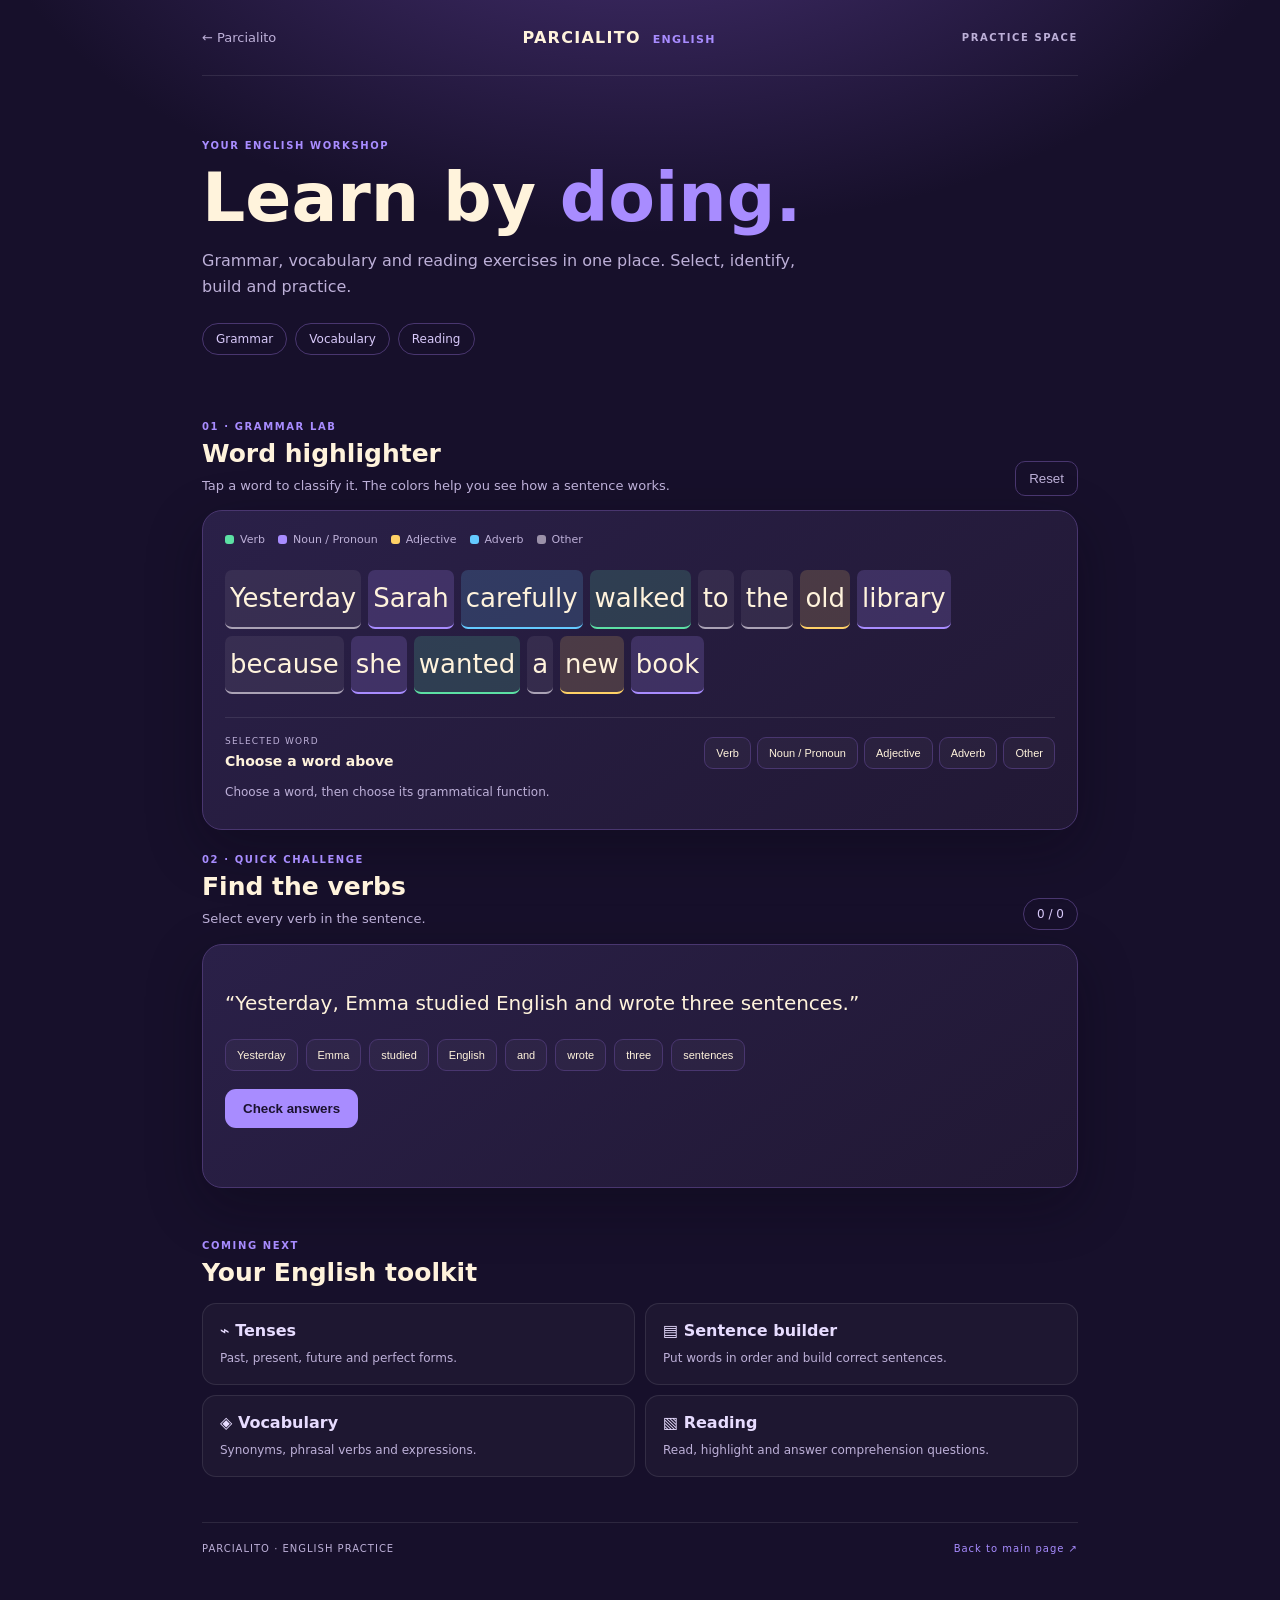
==== english/index.html @ 30175772 "Add standalone English practice page" ====
<!doctype html>
<html lang="en">
<head>
<meta charset="utf-8"><meta name="viewport" content="width=device-width,initial-scale=1,viewport-fit=cover">
<meta name="theme-color" content="#17102b"><title>English Practice | Parcialito</title>
<link rel="stylesheet" href="styles.css?v=1">
</head>
<body>
<div class="shell">
<header class="top"><a class="back" href="../">← Parcialito</a><div class="brand">PARCIALITO <span>ENGLISH</span></div><span class="level">PRACTICE SPACE</span></header>
<main>
<section class="hero"><div class="eyebrow">YOUR ENGLISH WORKSHOP</div><h1>Learn by <em>doing.</em></h1><p>Grammar, vocabulary and reading exercises in one place. Select, identify, build and practice.</p><div class="hero-tags"><span>Grammar</span><span>Vocabulary</span><span>Reading</span></div></section>
<section class="section-head"><div><div class="eyebrow">01 · GRAMMAR LAB</div><h2>Word highlighter</h2><p>Tap a word to classify it. The colors help you see how a sentence works.</p></div><button id="reset" class="quiet">Reset</button></section>
<section class="panel"><div class="legend"><span><i class="verb"></i> Verb</span><span><i class="noun"></i> Noun / Pronoun</span><span><i class="adj"></i> Adjective</span><span><i class="adv"></i> Adverb</span><span><i class="other"></i> Other</span></div><div class="sentence" id="sentence"></div><div class="classify"><div><small>SELECTED WORD</small><strong id="selected">Choose a word above</strong></div><div class="choices" id="choices"><button data-kind="verb">Verb</button><button data-kind="noun">Noun / Pronoun</button><button data-kind="adj">Adjective</button><button data-kind="adv">Adverb</button><button data-kind="other">Other</button></div></div><div class="feedback" id="feedback" aria-live="polite">Choose a word, then choose its grammatical function.</div></section>
<section class="section-head"><div><div class="eyebrow">02 · QUICK CHALLENGE</div><h2>Find the verbs</h2><p>Select every verb in the sentence.</p></div><div class="counter" id="score">0 / 0</div></section>
<section class="panel challenge"><p class="prompt">“Yesterday, Emma studied English and wrote three sentences.”</p><div id="verb-options" class="word-options"></div><button id="check" class="primary">Check answers</button><div id="quiz-feedback" class="feedback" aria-live="polite"></div></section>
<section class="coming"><div class="eyebrow">COMING NEXT</div><h2>Your English toolkit</h2><div class="tiles"><article><b>⌁ Tenses</b><span>Past, present, future and perfect forms.</span></article><article><b>▤ Sentence builder</b><span>Put words in order and build correct sentences.</span></article><article><b>◈ Vocabulary</b><span>Synonyms, phrasal verbs and expressions.</span></article><article><b>▧ Reading</b><span>Read, highlight and answer comprehension questions.</span></article></div></section>
<footer>PARCIALITO · ENGLISH PRACTICE <a href="../">Back to main page ↗</a></footer>
</main></div><script src="app.js?v=1"></script></body></html>
---- english/styles.css ----
:root{--bg:#17102b;--panel:#241a40;--line:#49366f;--cream:#fff3dc;--muted:#bdb0d8;--purple:#a88cff;--green:#5ce0a4;--blue:#64caff;--yellow:#ffd166;--pink:#ff82b2;--font:Inter,system-ui,sans-serif}*{box-sizing:border-box}body{margin:0;background:radial-gradient(60rem 35rem at 50% -10rem,#493276,transparent 70%),var(--bg);color:var(--cream);font-family:var(--font);min-height:100vh}.shell{max-width:920px;margin:auto;padding:0 22px}.top{height:76px;display:flex;align-items:center;justify-content:space-between;border-bottom:1px solid #ffffff18;gap:12px}.back{color:var(--muted);text-decoration:none;font-size:13px}.brand{font-weight:900;letter-spacing:.08em}.brand span{color:var(--purple);font-size:11px;margin-left:5px}.level,.eyebrow{font-size:10px;letter-spacing:.16em;color:var(--purple);font-weight:800}.level{color:var(--muted)}main{padding-bottom:35px}.hero{padding:64px 0 42px}.hero h1{font-size:clamp(42px,8vw,68px);line-height:1;margin:13px 0}.hero h1 em{color:var(--purple);font-style:normal}.hero p,.section-head p{color:var(--muted);line-height:1.65;max-width:610px}.hero-tags{display:flex;gap:8px;flex-wrap:wrap;margin-top:22px}.hero-tags span,.counter{border:1px solid var(--line);border-radius:99px;padding:8px 13px;color:#d8c9fa;font-size:12px}.section-head{display:flex;justify-content:space-between;align-items:end;gap:15px;margin:24px 0 14px}.section-head h2,.coming h2{font-size:25px;margin:7px 0}.section-head p{margin:0;font-size:13px}.quiet{background:none;border:1px solid var(--line);color:var(--muted);padding:9px 13px;border-radius:10px}.panel{background:linear-gradient(145deg,#2a2048,#211834);border:1px solid var(--line);border-radius:20px;padding:22px;box-shadow:0 18px 55px #09051155}.legend{display:flex;gap:13px;flex-wrap:wrap;color:var(--muted);font-size:11px;margin-bottom:24px}.legend span{display:flex;align-items:center;gap:6px}.legend i{width:9px;height:9px;border-radius:3px}.verb{background:var(--green)}.noun{background:var(--purple)}.adj{background:var(--yellow)}.adv{background:var(--blue)}.other{background:#9b91a9}.sentence{font-size:clamp(19px,3vw,26px);line-height:2.1;display:flex;gap:7px;flex-wrap:wrap}.word{border:0;border-bottom:2px solid transparent;background:#ffffff0a;color:var(--cream);font:inherit;padding:1px 5px;border-radius:7px;cursor:pointer}.word.selected{outline:2px solid white}.word[data-kind=verb]{background:#5ce0a42b;border-color:var(--green)}.word[data-kind=noun]{background:#a88cff30;border-color:var(--purple)}.word[data-kind=adj]{background:#ffd1662b;border-color:var(--yellow)}.word[data-kind=adv]{background:#64caff2b;border-color:var(--blue)}.word[data-kind=other]{background:#aaa2b51c;border-color:#aaa2b5}.classify{display:flex;justify-content:space-between;align-items:center;gap:15px;border-top:1px solid #ffffff18;margin-top:23px;padding-top:18px}.classify small{display:block;color:var(--muted);font-size:9px;letter-spacing:.13em;margin-bottom:5px}.classify strong{font-size:14px}.choices{display:flex;gap:6px;flex-wrap:wrap;justify-content:end}.choices button,.word-options button{border:1px solid var(--line);background:#ffffff08;color:var(--cream);padding:9px 11px;border-radius:9px;font-size:11px;cursor:pointer}.choices button:hover,.word-options button:hover{border-color:var(--purple)}.feedback{min-height:22px;color:var(--muted);font-size:12px;margin-top:15px}.challenge .prompt{font-size:20px;line-height:1.6}.word-options{display:flex;gap:8px;flex-wrap:wrap;margin:18px 0}.word-options button.active{background:#a88cff35;border-color:var(--purple)}.word-options button.correct{background:#5ce0a42b;border-color:var(--green)}.word-options button.wrong{background:#ff82b22b;border-color:var(--pink)}.primary{background:var(--purple);color:#1b1230;border:0;border-radius:11px;padding:12px 18px;font-weight:800;cursor:pointer}.coming{margin-top:52px}.tiles{display:grid;grid-template-columns:repeat(2,1fr);gap:10px;margin-top:16px}.tiles article{background:#ffffff08;border:1px solid #ffffff18;border-radius:14px;padding:17px;display:grid;gap:9px}.tiles b{color:#e7dcff}.tiles span{font-size:12px;color:var(--muted);line-height:1.5}footer{border-top:1px solid #ffffff18;margin-top:45px;padding:20px 0;color:var(--muted);font-size:10px;letter-spacing:.1em;display:flex;justify-content:space-between;gap:12px}footer a{color:var(--purple);text-decoration:none}@media(max-width:600px){.shell{padding:0 15px}.top{height:64px}.level{display:none}.hero{padding:48px 0 28px}.panel{padding:16px}.classify{align-items:flex-start;flex-direction:column}.choices{justify-content:start}.tiles{grid-template-columns:1fr}.section-head h2{font-size:22px}}@media(prefers-reduced-motion:reduce){*{scroll-behavior:auto!important;transition:none!important}}
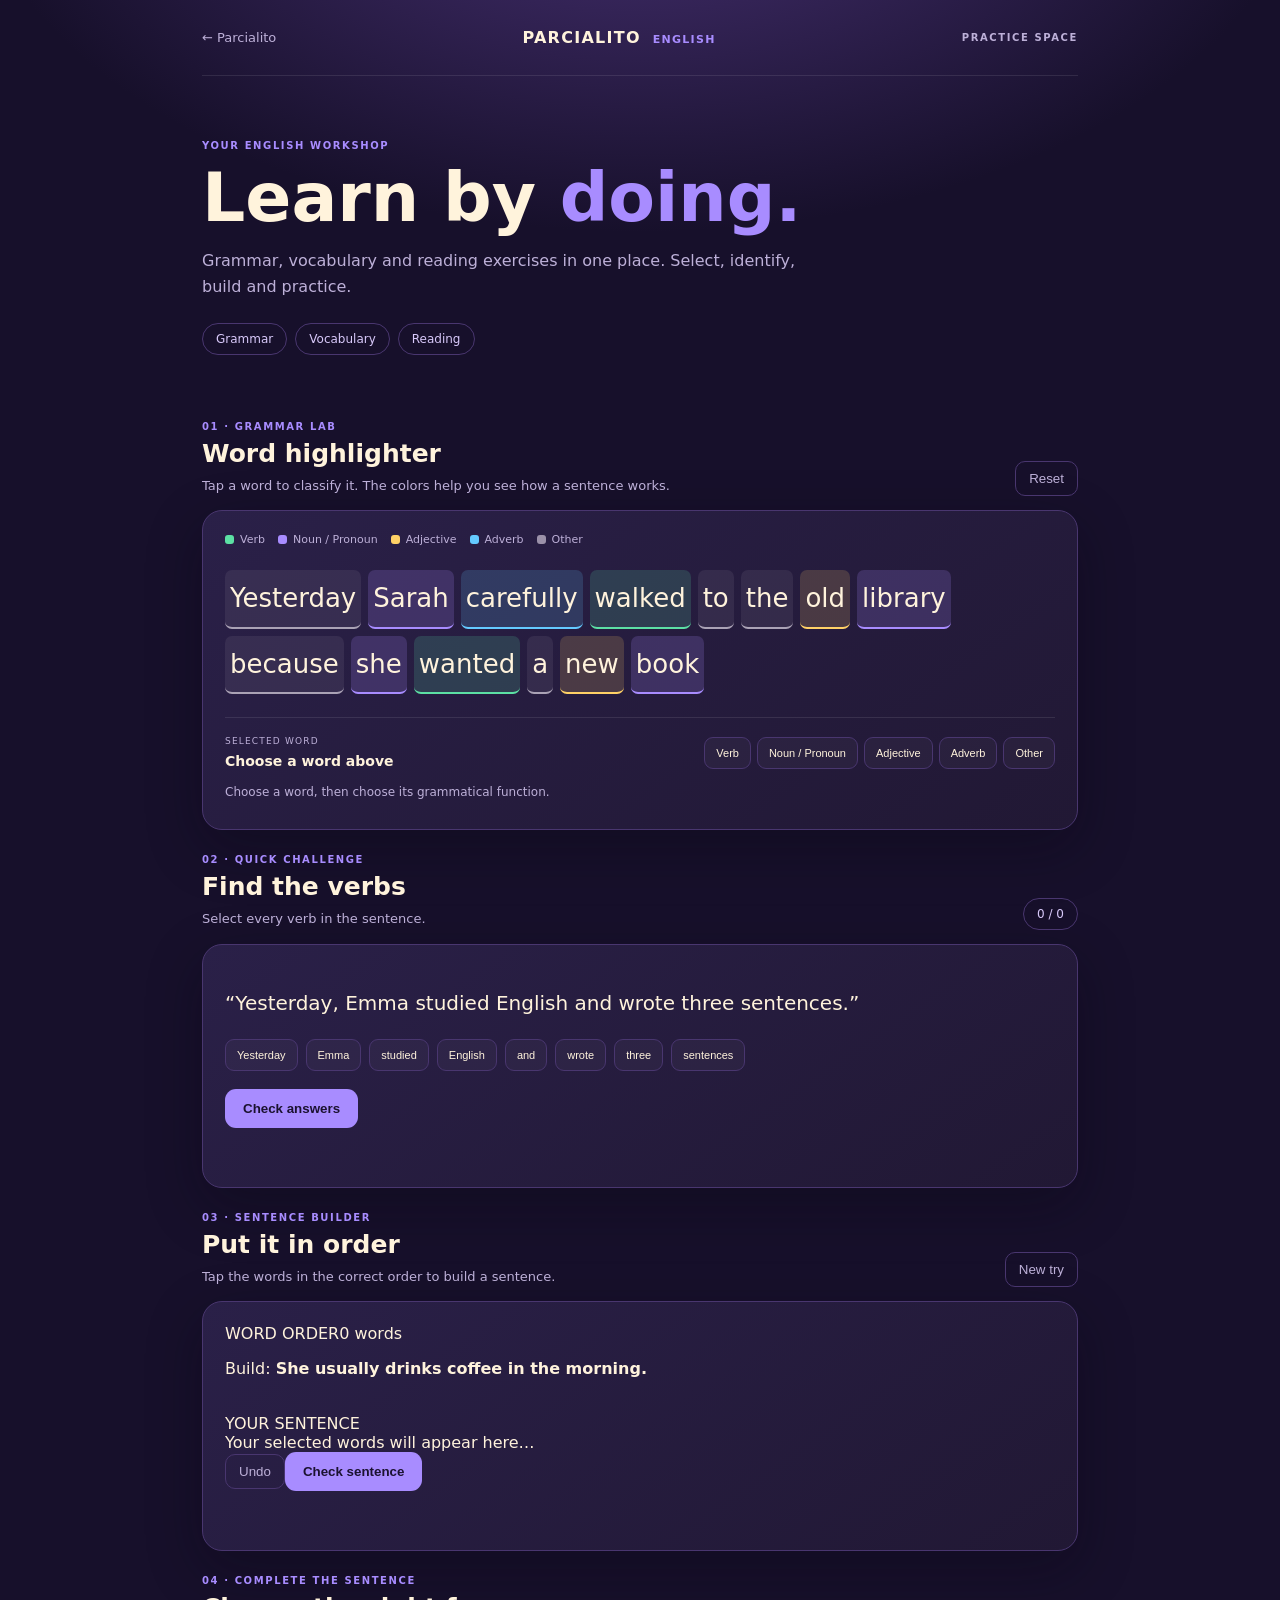
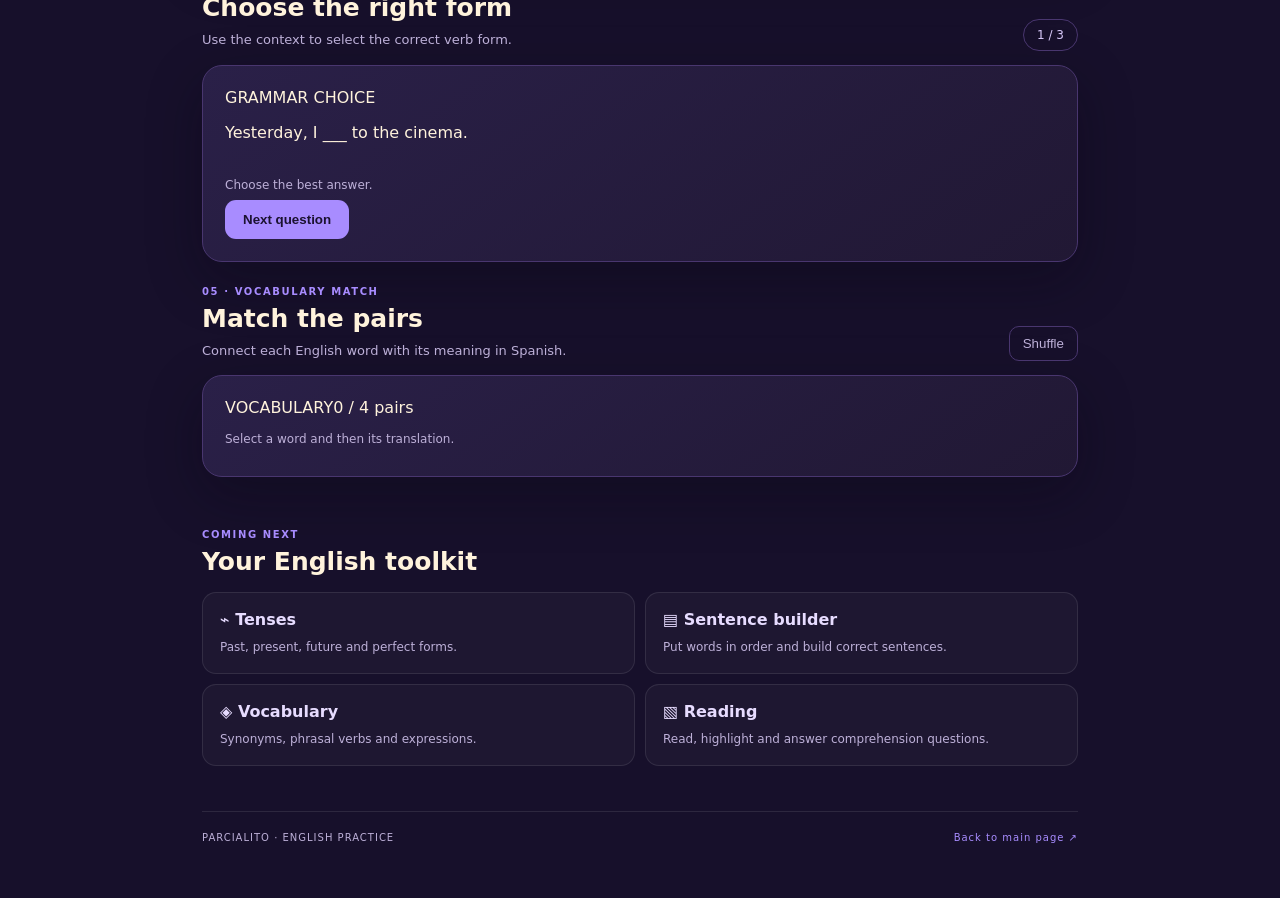
==== commit 80af1142: "Add more English practice games" ====
--- a/english/index.html
+++ b/english/index.html
@@ -3,7 +3,7 @@
 <head>
 <meta charset="utf-8"><meta name="viewport" content="width=device-width,initial-scale=1,viewport-fit=cover">
 <meta name="theme-color" content="#17102b"><title>English Practice | Parcialito</title>
-<link rel="stylesheet" href="styles.css?v=1">
+<link rel="stylesheet" href="styles.css?v=2">
 </head>
 <body>
 <div class="shell">
@@ -14,6 +14,13 @@
 <section class="panel"><div class="legend"><span><i class="verb"></i> Verb</span><span><i class="noun"></i> Noun / Pronoun</span><span><i class="adj"></i> Adjective</span><span><i class="adv"></i> Adverb</span><span><i class="other"></i> Other</span></div><div class="sentence" id="sentence"></div><div class="classify"><div><small>SELECTED WORD</small><strong id="selected">Choose a word above</strong></div><div class="choices" id="choices"><button data-kind="verb">Verb</button><button data-kind="noun">Noun / Pronoun</button><button data-kind="adj">Adjective</button><button data-kind="adv">Adverb</button><button data-kind="other">Other</button></div></div><div class="feedback" id="feedback" aria-live="polite">Choose a word, then choose its grammatical function.</div></section>
 <section class="section-head"><div><div class="eyebrow">02 · QUICK CHALLENGE</div><h2>Find the verbs</h2><p>Select every verb in the sentence.</p></div><div class="counter" id="score">0 / 0</div></section>
 <section class="panel challenge"><p class="prompt">“Yesterday, Emma studied English and wrote three sentences.”</p><div id="verb-options" class="word-options"></div><button id="check" class="primary">Check answers</button><div id="quiz-feedback" class="feedback" aria-live="polite"></div></section>
+
+<section class="section-head"><div><div class="eyebrow">03 · SENTENCE BUILDER</div><h2>Put it in order</h2><p>Tap the words in the correct order to build a sentence.</p></div><button id="order-reset" class="quiet">New try</button></section>
+<section class="panel game-panel"><div class="game-meta"><span class="game-tag">WORD ORDER</span><span id="order-progress">0 words</span></div><p class="prompt">Build: <strong id="order-meaning">She usually drinks coffee in the morning.</strong></p><div id="order-bank" class="word-options"></div><div class="answer-label">YOUR SENTENCE</div><div id="order-answer" class="answer-tray">Your selected words will appear here…</div><div class="game-actions"><button id="order-undo" class="quiet">Undo</button><button id="order-check" class="primary">Check sentence</button></div><div id="order-feedback" class="feedback" aria-live="polite"></div></section>
+<section class="section-head"><div><div class="eyebrow">04 · COMPLETE THE SENTENCE</div><h2>Choose the right form</h2><p>Use the context to select the correct verb form.</p></div><div class="counter" id="tense-count">1 / 3</div></section>
+<section class="panel game-panel"><span class="game-tag">GRAMMAR CHOICE</span><p class="prompt" id="tense-question">Yesterday, I ___ to the cinema.</p><div id="tense-options" class="word-options"></div><div id="tense-feedback" class="feedback" aria-live="polite">Choose the best answer.</div><button id="tense-next" class="primary" disabled>Next question</button></section>
+<section class="section-head"><div><div class="eyebrow">05 · VOCABULARY MATCH</div><h2>Match the pairs</h2><p>Connect each English word with its meaning in Spanish.</p></div><button id="match-reset" class="quiet">Shuffle</button></section>
+<section class="panel game-panel"><div class="game-meta"><span class="game-tag">VOCABULARY</span><span id="match-progress">0 / 4 pairs</span></div><div class="match-grid"><div id="match-words" class="match-column"></div><div id="match-meanings" class="match-column"></div></div><div id="match-feedback" class="feedback" aria-live="polite">Select a word and then its translation.</div></section>
 <section class="coming"><div class="eyebrow">COMING NEXT</div><h2>Your English toolkit</h2><div class="tiles"><article><b>⌁ Tenses</b><span>Past, present, future and perfect forms.</span></article><article><b>▤ Sentence builder</b><span>Put words in order and build correct sentences.</span></article><article><b>◈ Vocabulary</b><span>Synonyms, phrasal verbs and expressions.</span></article><article><b>▧ Reading</b><span>Read, highlight and answer comprehension questions.</span></article></div></section>
 <footer>PARCIALITO · ENGLISH PRACTICE <a href="../">Back to main page ↗</a></footer>
-</main></div><script src="app.js?v=1"></script></body></html>+</main></div><script src="app.js?v=2"></script></body></html>
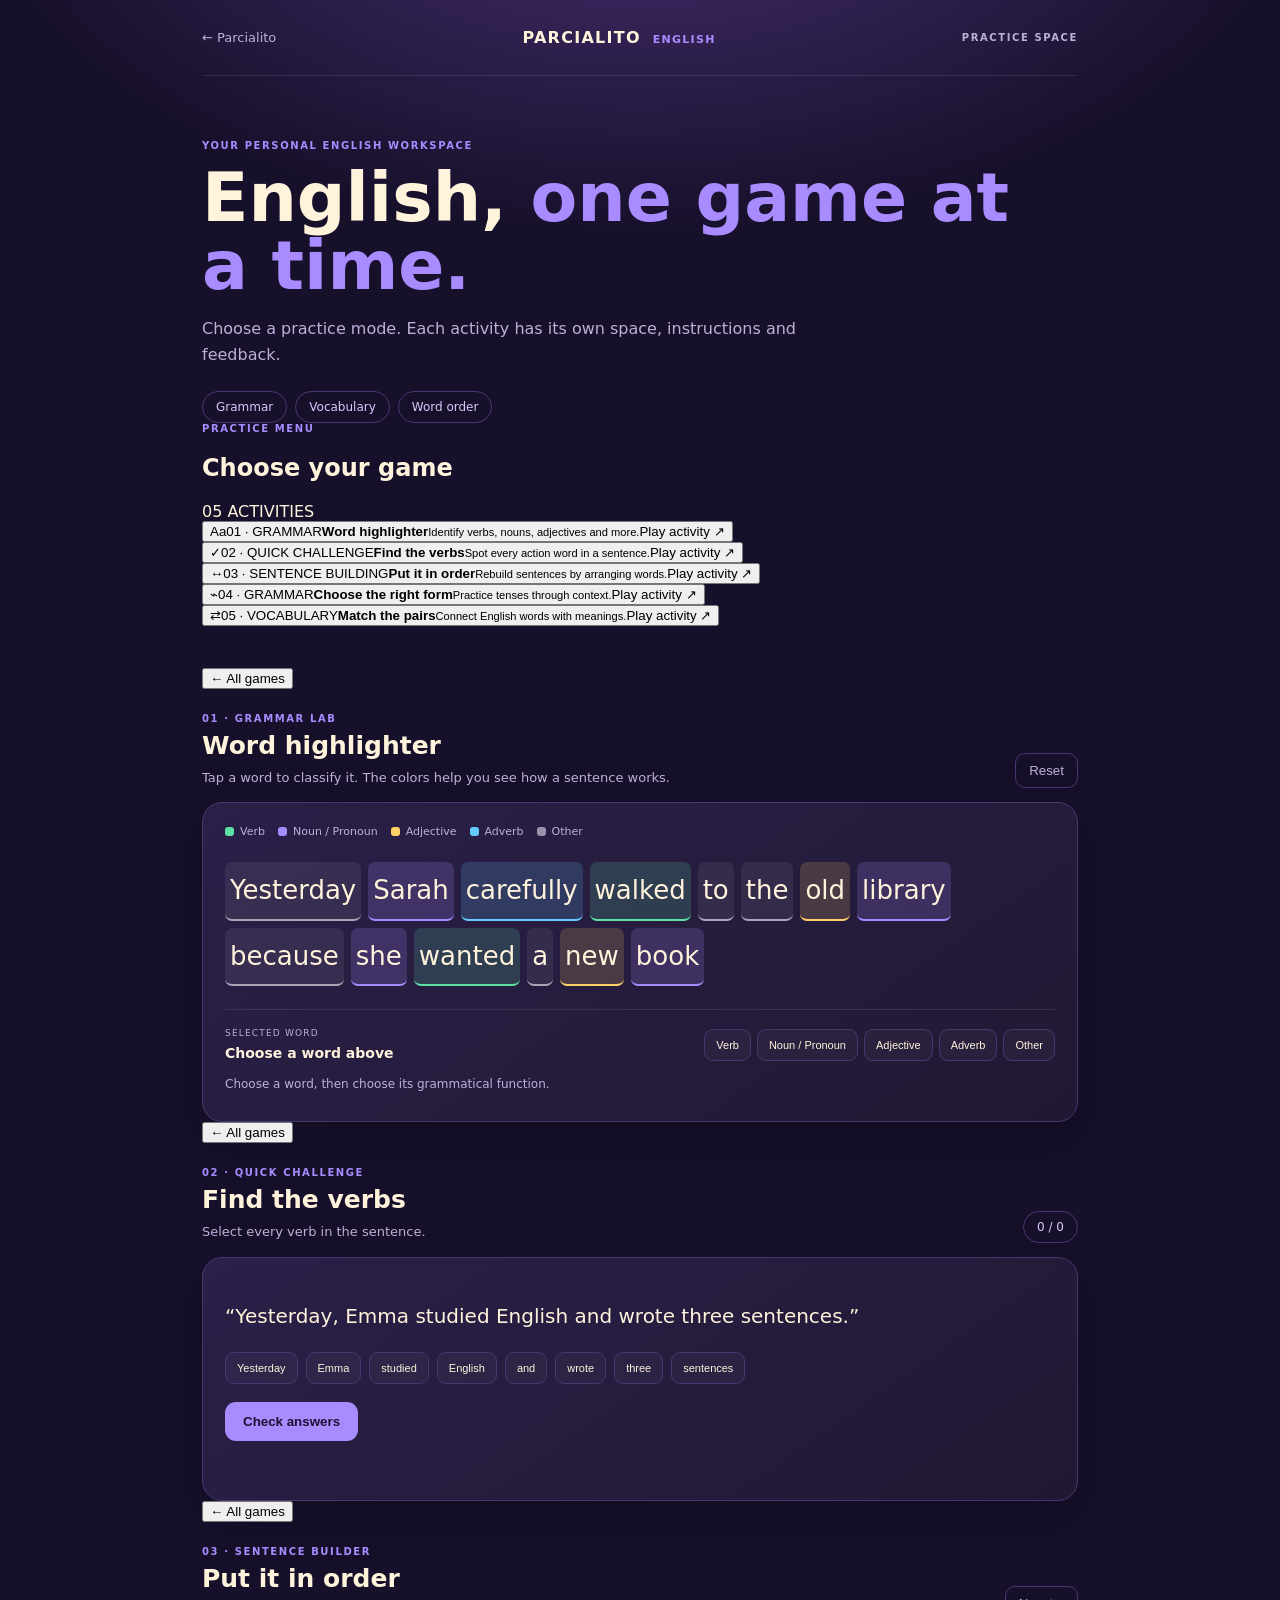
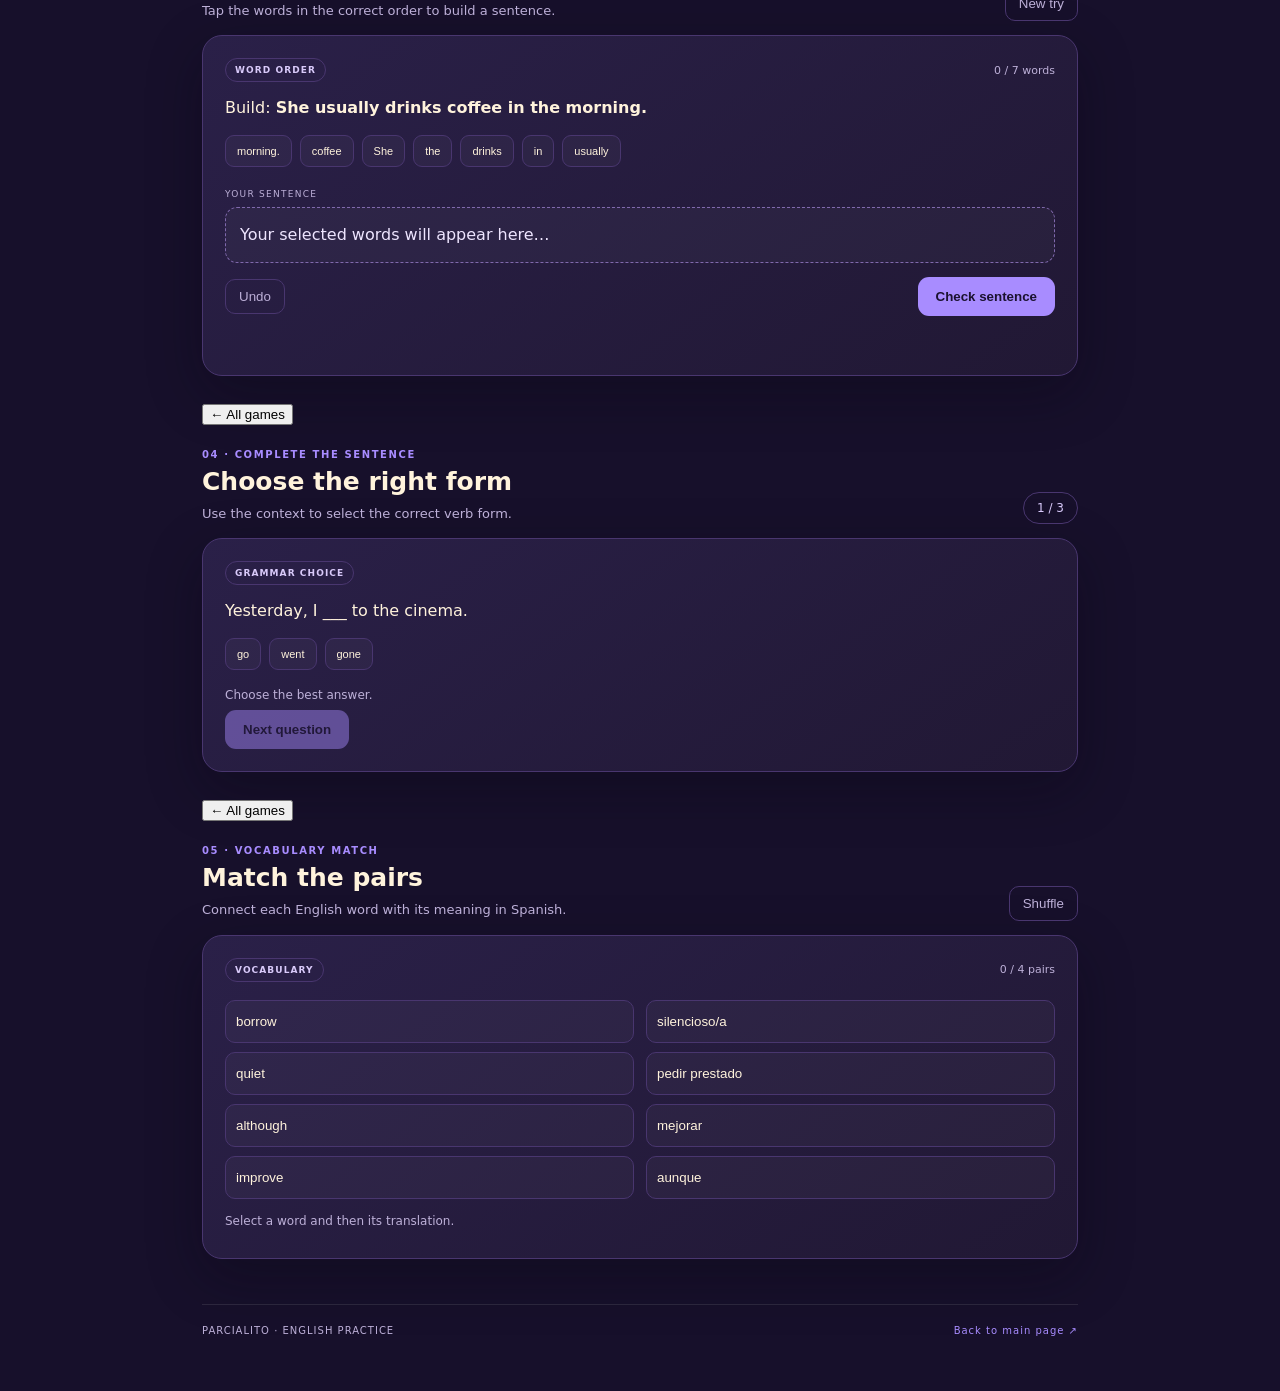
==== commit 51233624: "Redesign English Practice as a game hub" ====
--- a/english/index.html
+++ b/english/index.html
@@ -3,24 +3,24 @@
 <head>
 <meta charset="utf-8"><meta name="viewport" content="width=device-width,initial-scale=1,viewport-fit=cover">
 <meta name="theme-color" content="#17102b"><title>English Practice | Parcialito</title>
-<link rel="stylesheet" href="styles.css?v=2">
+<link rel="stylesheet" href="styles.css?v=3">
 </head>
 <body>
 <div class="shell">
 <header class="top"><a class="back" href="../">← Parcialito</a><div class="brand">PARCIALITO <span>ENGLISH</span></div><span class="level">PRACTICE SPACE</span></header>
 <main>
-<section class="hero"><div class="eyebrow">YOUR ENGLISH WORKSHOP</div><h1>Learn by <em>doing.</em></h1><p>Grammar, vocabulary and reading exercises in one place. Select, identify, build and practice.</p><div class="hero-tags"><span>Grammar</span><span>Vocabulary</span><span>Reading</span></div></section>
-<section class="section-head"><div><div class="eyebrow">01 · GRAMMAR LAB</div><h2>Word highlighter</h2><p>Tap a word to classify it. The colors help you see how a sentence works.</p></div><button id="reset" class="quiet">Reset</button></section>
-<section class="panel"><div class="legend"><span><i class="verb"></i> Verb</span><span><i class="noun"></i> Noun / Pronoun</span><span><i class="adj"></i> Adjective</span><span><i class="adv"></i> Adverb</span><span><i class="other"></i> Other</span></div><div class="sentence" id="sentence"></div><div class="classify"><div><small>SELECTED WORD</small><strong id="selected">Choose a word above</strong></div><div class="choices" id="choices"><button data-kind="verb">Verb</button><button data-kind="noun">Noun / Pronoun</button><button data-kind="adj">Adjective</button><button data-kind="adv">Adverb</button><button data-kind="other">Other</button></div></div><div class="feedback" id="feedback" aria-live="polite">Choose a word, then choose its grammatical function.</div></section>
-<section class="section-head"><div><div class="eyebrow">02 · QUICK CHALLENGE</div><h2>Find the verbs</h2><p>Select every verb in the sentence.</p></div><div class="counter" id="score">0 / 0</div></section>
-<section class="panel challenge"><p class="prompt">“Yesterday, Emma studied English and wrote three sentences.”</p><div id="verb-options" class="word-options"></div><button id="check" class="primary">Check answers</button><div id="quiz-feedback" class="feedback" aria-live="polite"></div></section>
-
-<section class="section-head"><div><div class="eyebrow">03 · SENTENCE BUILDER</div><h2>Put it in order</h2><p>Tap the words in the correct order to build a sentence.</p></div><button id="order-reset" class="quiet">New try</button></section>
-<section class="panel game-panel"><div class="game-meta"><span class="game-tag">WORD ORDER</span><span id="order-progress">0 words</span></div><p class="prompt">Build: <strong id="order-meaning">She usually drinks coffee in the morning.</strong></p><div id="order-bank" class="word-options"></div><div class="answer-label">YOUR SENTENCE</div><div id="order-answer" class="answer-tray">Your selected words will appear here…</div><div class="game-actions"><button id="order-undo" class="quiet">Undo</button><button id="order-check" class="primary">Check sentence</button></div><div id="order-feedback" class="feedback" aria-live="polite"></div></section>
-<section class="section-head"><div><div class="eyebrow">04 · COMPLETE THE SENTENCE</div><h2>Choose the right form</h2><p>Use the context to select the correct verb form.</p></div><div class="counter" id="tense-count">1 / 3</div></section>
-<section class="panel game-panel"><span class="game-tag">GRAMMAR CHOICE</span><p class="prompt" id="tense-question">Yesterday, I ___ to the cinema.</p><div id="tense-options" class="word-options"></div><div id="tense-feedback" class="feedback" aria-live="polite">Choose the best answer.</div><button id="tense-next" class="primary" disabled>Next question</button></section>
-<section class="section-head"><div><div class="eyebrow">05 · VOCABULARY MATCH</div><h2>Match the pairs</h2><p>Connect each English word with its meaning in Spanish.</p></div><button id="match-reset" class="quiet">Shuffle</button></section>
-<section class="panel game-panel"><div class="game-meta"><span class="game-tag">VOCABULARY</span><span id="match-progress">0 / 4 pairs</span></div><div class="match-grid"><div id="match-words" class="match-column"></div><div id="match-meanings" class="match-column"></div></div><div id="match-feedback" class="feedback" aria-live="polite">Select a word and then its translation.</div></section>
-<section class="coming"><div class="eyebrow">COMING NEXT</div><h2>Your English toolkit</h2><div class="tiles"><article><b>⌁ Tenses</b><span>Past, present, future and perfect forms.</span></article><article><b>▤ Sentence builder</b><span>Put words in order and build correct sentences.</span></article><article><b>◈ Vocabulary</b><span>Synonyms, phrasal verbs and expressions.</span></article><article><b>▧ Reading</b><span>Read, highlight and answer comprehension questions.</span></article></div></section>
+<section class="hero view active" id="view-home"><div class="eyebrow">YOUR PERSONAL ENGLISH WORKSPACE</div><h1>English, <em>one game at a time.</em></h1><p>Choose a practice mode. Each activity has its own space, instructions and feedback.</p><div class="hero-tags"><span>Grammar</span><span>Vocabulary</span><span>Word order</span></div><div class="home-heading"><div><div class="eyebrow">PRACTICE MENU</div><h2>Choose your game</h2></div><span class="menu-count">05 ACTIVITIES</span></div><div class="game-menu">
+<button class="game-card" data-open="view-highlight"><span class="game-icon mint">Aa</span><span class="game-number">01 · GRAMMAR</span><strong>Word highlighter</strong><small>Identify verbs, nouns, adjectives and more.</small><span class="card-link">Play activity ↗</span></button>
+<button class="game-card" data-open="view-verbs"><span class="game-icon coral">✓</span><span class="game-number">02 · QUICK CHALLENGE</span><strong>Find the verbs</strong><small>Spot every action word in a sentence.</small><span class="card-link">Play activity ↗</span></button>
+<button class="game-card" data-open="view-order"><span class="game-icon lilac">↔</span><span class="game-number">03 · SENTENCE BUILDING</span><strong>Put it in order</strong><small>Rebuild sentences by arranging words.</small><span class="card-link">Play activity ↗</span></button>
+<button class="game-card" data-open="view-tenses"><span class="game-icon gold">⌁</span><span class="game-number">04 · GRAMMAR</span><strong>Choose the right form</strong><small>Practice tenses through context.</small><span class="card-link">Play activity ↗</span></button>
+<button class="game-card" data-open="view-match"><span class="game-icon blue">⇄</span><span class="game-number">05 · VOCABULARY</span><strong>Match the pairs</strong><small>Connect English words with meanings.</small><span class="card-link">Play activity ↗</span></button>
+</div></section>
+<section class="view game-view" id="view-highlight"><button class="back-games" data-home>← All games</button><section class="section-head"><div><div class="eyebrow">01 · GRAMMAR LAB</div><h2>Word highlighter</h2><p>Tap a word to classify it. The colors help you see how a sentence works.</p></div><button id="reset" class="quiet">Reset</button></section>
+<section class="panel"><div class="legend"><span><i class="verb"></i> Verb</span><span><i class="noun"></i> Noun / Pronoun</span><span><i class="adj"></i> Adjective</span><span><i class="adv"></i> Adverb</span><span><i class="other"></i> Other</span></div><div class="sentence" id="sentence"></div><div class="classify"><div><small>SELECTED WORD</small><strong id="selected">Choose a word above</strong></div><div class="choices" id="choices"><button data-kind="verb">Verb</button><button data-kind="noun">Noun / Pronoun</button><button data-kind="adj">Adjective</button><button data-kind="adv">Adverb</button><button data-kind="other">Other</button></div></div><div class="feedback" id="feedback" aria-live="polite">Choose a word, then choose its grammatical function.</div></section></section><section class="view game-view" id="view-verbs"><button class="back-games" data-home>← All games</button><section class="section-head"><div><div class="eyebrow">02 · QUICK CHALLENGE</div><h2>Find the verbs</h2><p>Select every verb in the sentence.</p></div><div class="counter" id="score">0 / 0</div></section>
+<section class="panel challenge"><p class="prompt">“Yesterday, Emma studied English and wrote three sentences.”</p><div id="verb-options" class="word-options"></div><button id="check" class="primary">Check answers</button><div id="quiz-feedback" class="feedback" aria-live="polite"></div></section></section><section class="view game-view" id="view-order"><button class="back-games" data-home>← All games</button><section class="section-head"><div><div class="eyebrow">03 · SENTENCE BUILDER</div><h2>Put it in order</h2><p>Tap the words in the correct order to build a sentence.</p></div><button id="order-reset" class="quiet">New try</button></section>
+<section class="panel game-panel"><div class="game-meta"><span class="game-tag">WORD ORDER</span><span id="order-progress">0 words</span></div><p class="prompt">Build: <strong id="order-meaning">She usually drinks coffee in the morning.</strong></p><div id="order-bank" class="word-options"></div><div class="answer-label">YOUR SENTENCE</div><div id="order-answer" class="answer-tray">Your selected words will appear here…</div><div class="game-actions"><button id="order-undo" class="quiet">Undo</button><button id="order-check" class="primary">Check sentence</button></div><div id="order-feedback" class="feedback" aria-live="polite"></div></section></section><section class="view game-view" id="view-tenses"><button class="back-games" data-home>← All games</button><section class="section-head"><div><div class="eyebrow">04 · COMPLETE THE SENTENCE</div><h2>Choose the right form</h2><p>Use the context to select the correct verb form.</p></div><div class="counter" id="tense-count">1 / 3</div></section>
+<section class="panel game-panel"><span class="game-tag">GRAMMAR CHOICE</span><p class="prompt" id="tense-question">Yesterday, I ___ to the cinema.</p><div id="tense-options" class="word-options"></div><div id="tense-feedback" class="feedback" aria-live="polite">Choose the best answer.</div><button id="tense-next" class="primary" disabled>Next question</button></section></section><section class="view game-view" id="view-match"><button class="back-games" data-home>← All games</button><section class="section-head"><div><div class="eyebrow">05 · VOCABULARY MATCH</div><h2>Match the pairs</h2><p>Connect each English word with its meaning in Spanish.</p></div><button id="match-reset" class="quiet">Shuffle</button></section>
+<section class="panel game-panel"><div class="game-meta"><span class="game-tag">VOCABULARY</span><span id="match-progress">0 / 4 pairs</span></div><div class="match-grid"><div id="match-words" class="match-column"></div><div id="match-meanings" class="match-column"></div></div><div id="match-feedback" class="feedback" aria-live="polite">Select a word and then its translation.</div></section></section>
 <footer>PARCIALITO · ENGLISH PRACTICE <a href="../">Back to main page ↗</a></footer>
-</main></div><script src="app.js?v=2"></script></body></html>+</main></div><script src="app.js?v=3"></script></body></html>
--- a/english/styles.css
+++ b/english/styles.css
@@ -1 +1,2 @@
-:root{--bg:#17102b;--panel:#241a40;--line:#49366f;--cream:#fff3dc;--muted:#bdb0d8;--purple:#a88cff;--green:#5ce0a4;--blue:#64caff;--yellow:#ffd166;--pink:#ff82b2;--font:Inter,system-ui,sans-serif}*{box-sizing:border-box}body{margin:0;background:radial-gradient(60rem 35rem at 50% -10rem,#493276,transparent 70%),var(--bg);color:var(--cream);font-family:var(--font);min-height:100vh}.shell{max-width:920px;margin:auto;padding:0 22px}.top{height:76px;display:flex;align-items:center;justify-content:space-between;border-bottom:1px solid #ffffff18;gap:12px}.back{color:var(--muted);text-decoration:none;font-size:13px}.brand{font-weight:900;letter-spacing:.08em}.brand span{color:var(--purple);font-size:11px;margin-left:5px}.level,.eyebrow{font-size:10px;letter-spacing:.16em;color:var(--purple);font-weight:800}.level{color:var(--muted)}main{padding-bottom:35px}.hero{padding:64px 0 42px}.hero h1{font-size:clamp(42px,8vw,68px);line-height:1;margin:13px 0}.hero h1 em{color:var(--purple);font-style:normal}.hero p,.section-head p{color:var(--muted);line-height:1.65;max-width:610px}.hero-tags{display:flex;gap:8px;flex-wrap:wrap;margin-top:22px}.hero-tags span,.counter{border:1px solid var(--line);border-radius:99px;padding:8px 13px;color:#d8c9fa;font-size:12px}.section-head{display:flex;justify-content:space-between;align-items:end;gap:15px;margin:24px 0 14px}.section-head h2,.coming h2{font-size:25px;margin:7px 0}.section-head p{margin:0;font-size:13px}.quiet{background:none;border:1px solid var(--line);color:var(--muted);padding:9px 13px;border-radius:10px}.panel{background:linear-gradient(145deg,#2a2048,#211834);border:1px solid var(--line);border-radius:20px;padding:22px;box-shadow:0 18px 55px #09051155}.legend{display:flex;gap:13px;flex-wrap:wrap;color:var(--muted);font-size:11px;margin-bottom:24px}.legend span{display:flex;align-items:center;gap:6px}.legend i{width:9px;height:9px;border-radius:3px}.verb{background:var(--green)}.noun{background:var(--purple)}.adj{background:var(--yellow)}.adv{background:var(--blue)}.other{background:#9b91a9}.sentence{font-size:clamp(19px,3vw,26px);line-height:2.1;display:flex;gap:7px;flex-wrap:wrap}.word{border:0;border-bottom:2px solid transparent;background:#ffffff0a;color:var(--cream);font:inherit;padding:1px 5px;border-radius:7px;cursor:pointer}.word.selected{outline:2px solid white}.word[data-kind=verb]{background:#5ce0a42b;border-color:var(--green)}.word[data-kind=noun]{background:#a88cff30;border-color:var(--purple)}.word[data-kind=adj]{background:#ffd1662b;border-color:var(--yellow)}.word[data-kind=adv]{background:#64caff2b;border-color:var(--blue)}.word[data-kind=other]{background:#aaa2b51c;border-color:#aaa2b5}.classify{display:flex;justify-content:space-between;align-items:center;gap:15px;border-top:1px solid #ffffff18;margin-top:23px;padding-top:18px}.classify small{display:block;color:var(--muted);font-size:9px;letter-spacing:.13em;margin-bottom:5px}.classify strong{font-size:14px}.choices{display:flex;gap:6px;flex-wrap:wrap;justify-content:end}.choices button,.word-options button{border:1px solid var(--line);background:#ffffff08;color:var(--cream);padding:9px 11px;border-radius:9px;font-size:11px;cursor:pointer}.choices button:hover,.word-options button:hover{border-color:var(--purple)}.feedback{min-height:22px;color:var(--muted);font-size:12px;margin-top:15px}.challenge .prompt{font-size:20px;line-height:1.6}.word-options{display:flex;gap:8px;flex-wrap:wrap;margin:18px 0}.word-options button.active{background:#a88cff35;border-color:var(--purple)}.word-options button.correct{background:#5ce0a42b;border-color:var(--green)}.word-options button.wrong{background:#ff82b22b;border-color:var(--pink)}.primary{background:var(--purple);color:#1b1230;border:0;border-radius:11px;padding:12px 18px;font-weight:800;cursor:pointer}.coming{margin-top:52px}.tiles{display:grid;grid-template-columns:repeat(2,1fr);gap:10px;margin-top:16px}.tiles article{background:#ffffff08;border:1px solid #ffffff18;border-radius:14px;padding:17px;display:grid;gap:9px}.tiles b{color:#e7dcff}.tiles span{font-size:12px;color:var(--muted);line-height:1.5}footer{border-top:1px solid #ffffff18;margin-top:45px;padding:20px 0;color:var(--muted);font-size:10px;letter-spacing:.1em;display:flex;justify-content:space-between;gap:12px}footer a{color:var(--purple);text-decoration:none}@media(max-width:600px){.shell{padding:0 15px}.top{height:64px}.level{display:none}.hero{padding:48px 0 28px}.panel{padding:16px}.classify{align-items:flex-start;flex-direction:column}.choices{justify-content:start}.tiles{grid-template-columns:1fr}.section-head h2{font-size:22px}}@media(prefers-reduced-motion:reduce){*{scroll-behavior:auto!important;transition:none!important}}+:root{--bg:#17102b;--panel:#241a40;--line:#49366f;--cream:#fff3dc;--muted:#bdb0d8;--purple:#a88cff;--green:#5ce0a4;--blue:#64caff;--yellow:#ffd166;--pink:#ff82b2;--font:Inter,system-ui,sans-serif}*{box-sizing:border-box}body{margin:0;background:radial-gradient(60rem 35rem at 50% -10rem,#493276,transparent 70%),var(--bg);color:var(--cream);font-family:var(--font);min-height:100vh}.shell{max-width:920px;margin:auto;padding:0 22px}.top{height:76px;display:flex;align-items:center;justify-content:space-between;border-bottom:1px solid #ffffff18;gap:12px}.back{color:var(--muted);text-decoration:none;font-size:13px}.brand{font-weight:900;letter-spacing:.08em}.brand span{color:var(--purple);font-size:11px;margin-left:5px}.level,.eyebrow{font-size:10px;letter-spacing:.16em;color:var(--purple);font-weight:800}.level{color:var(--muted)}main{padding-bottom:35px}.hero{padding:64px 0 42px}.hero h1{font-size:clamp(42px,8vw,68px);line-height:1;margin:13px 0}.hero h1 em{color:var(--purple);font-style:normal}.hero p,.section-head p{color:var(--muted);line-height:1.65;max-width:610px}.hero-tags{display:flex;gap:8px;flex-wrap:wrap;margin-top:22px}.hero-tags span,.counter{border:1px solid var(--line);border-radius:99px;padding:8px 13px;color:#d8c9fa;font-size:12px}.section-head{display:flex;justify-content:space-between;align-items:end;gap:15px;margin:24px 0 14px}.section-head h2,.coming h2{font-size:25px;margin:7px 0}.section-head p{margin:0;font-size:13px}.quiet{background:none;border:1px solid var(--line);color:var(--muted);padding:9px 13px;border-radius:10px}.panel{background:linear-gradient(145deg,#2a2048,#211834);border:1px solid var(--line);border-radius:20px;padding:22px;box-shadow:0 18px 55px #09051155}.legend{display:flex;gap:13px;flex-wrap:wrap;color:var(--muted);font-size:11px;margin-bottom:24px}.legend span{display:flex;align-items:center;gap:6px}.legend i{width:9px;height:9px;border-radius:3px}.verb{background:var(--green)}.noun{background:var(--purple)}.adj{background:var(--yellow)}.adv{background:var(--blue)}.other{background:#9b91a9}.sentence{font-size:clamp(19px,3vw,26px);line-height:2.1;display:flex;gap:7px;flex-wrap:wrap}.word{border:0;border-bottom:2px solid transparent;background:#ffffff0a;color:var(--cream);font:inherit;padding:1px 5px;border-radius:7px;cursor:pointer}.word.selected{outline:2px solid white}.word[data-kind=verb]{background:#5ce0a42b;border-color:var(--green)}.word[data-kind=noun]{background:#a88cff30;border-color:var(--purple)}.word[data-kind=adj]{background:#ffd1662b;border-color:var(--yellow)}.word[data-kind=adv]{background:#64caff2b;border-color:var(--blue)}.word[data-kind=other]{background:#aaa2b51c;border-color:#aaa2b5}.classify{display:flex;justify-content:space-between;align-items:center;gap:15px;border-top:1px solid #ffffff18;margin-top:23px;padding-top:18px}.classify small{display:block;color:var(--muted);font-size:9px;letter-spacing:.13em;margin-bottom:5px}.classify strong{font-size:14px}.choices{display:flex;gap:6px;flex-wrap:wrap;justify-content:end}.choices button,.word-options button{border:1px solid var(--line);background:#ffffff08;color:var(--cream);padding:9px 11px;border-radius:9px;font-size:11px;cursor:pointer}.choices button:hover,.word-options button:hover{border-color:var(--purple)}.feedback{min-height:22px;color:var(--muted);font-size:12px;margin-top:15px}.challenge .prompt{font-size:20px;line-height:1.6}.word-options{display:flex;gap:8px;flex-wrap:wrap;margin:18px 0}.word-options button.active{background:#a88cff35;border-color:var(--purple)}.word-options button.correct{background:#5ce0a42b;border-color:var(--green)}.word-options button.wrong{background:#ff82b22b;border-color:var(--pink)}.primary{background:var(--purple);color:#1b1230;border:0;border-radius:11px;padding:12px 18px;font-weight:800;cursor:pointer}.coming{margin-top:52px}.tiles{display:grid;grid-template-columns:repeat(2,1fr);gap:10px;margin-top:16px}.tiles article{background:#ffffff08;border:1px solid #ffffff18;border-radius:14px;padding:17px;display:grid;gap:9px}.tiles b{color:#e7dcff}.tiles span{font-size:12px;color:var(--muted);line-height:1.5}footer{border-top:1px solid #ffffff18;margin-top:45px;padding:20px 0;color:var(--muted);font-size:10px;letter-spacing:.1em;display:flex;justify-content:space-between;gap:12px}footer a{color:var(--purple);text-decoration:none}@media(max-width:600px){.shell{padding:0 15px}.top{height:64px}.level{display:none}.hero{padding:48px 0 28px}.panel{padding:16px}.classify{align-items:flex-start;flex-direction:column}.choices{justify-content:start}.tiles{grid-template-columns:1fr}.section-head h2{font-size:22px}}@media(prefers-reduced-motion:reduce){*{scroll-behavior:auto!important;transition:none!important}}
+.game-panel{margin-bottom:28px}.game-meta{display:flex;justify-content:space-between;align-items:center;color:var(--muted);font-size:11px;margin-bottom:12px}.game-tag{display:inline-flex;border:1px solid var(--line);border-radius:99px;padding:6px 9px;color:#d9cafa;font-size:9px;letter-spacing:.12em;font-weight:800}.answer-label{font-size:9px;letter-spacing:.14em;color:var(--muted);margin:22px 0 8px}.answer-tray{min-height:54px;border:1px dashed #8069ad;background:#ffffff08;border-radius:12px;padding:14px;color:#eee5ff;line-height:1.6}.game-actions{display:flex;justify-content:space-between;align-items:center;gap:10px;margin-top:14px}.word-options button:disabled,.match-column button:disabled{opacity:.38;cursor:default}.primary:disabled{opacity:.45;cursor:default}.match-grid{display:grid;grid-template-columns:1fr 1fr;gap:12px;margin-top:18px}.match-column{display:grid;gap:9px}.match-column button{border:1px solid var(--line);background:#ffffff08;color:var(--cream);padding:13px 10px;border-radius:10px;text-align:left;cursor:pointer}.match-column button.active{border-color:var(--purple);background:#a88cff35}.match-column button:disabled{border-color:var(--green);background:#5ce0a42b;color:var(--green)}@media(max-width:600px){.match-grid{gap:8px}.match-column button{font-size:12px;padding:12px 8px}.game-actions{align-items:stretch}.game-actions button{flex:1}}
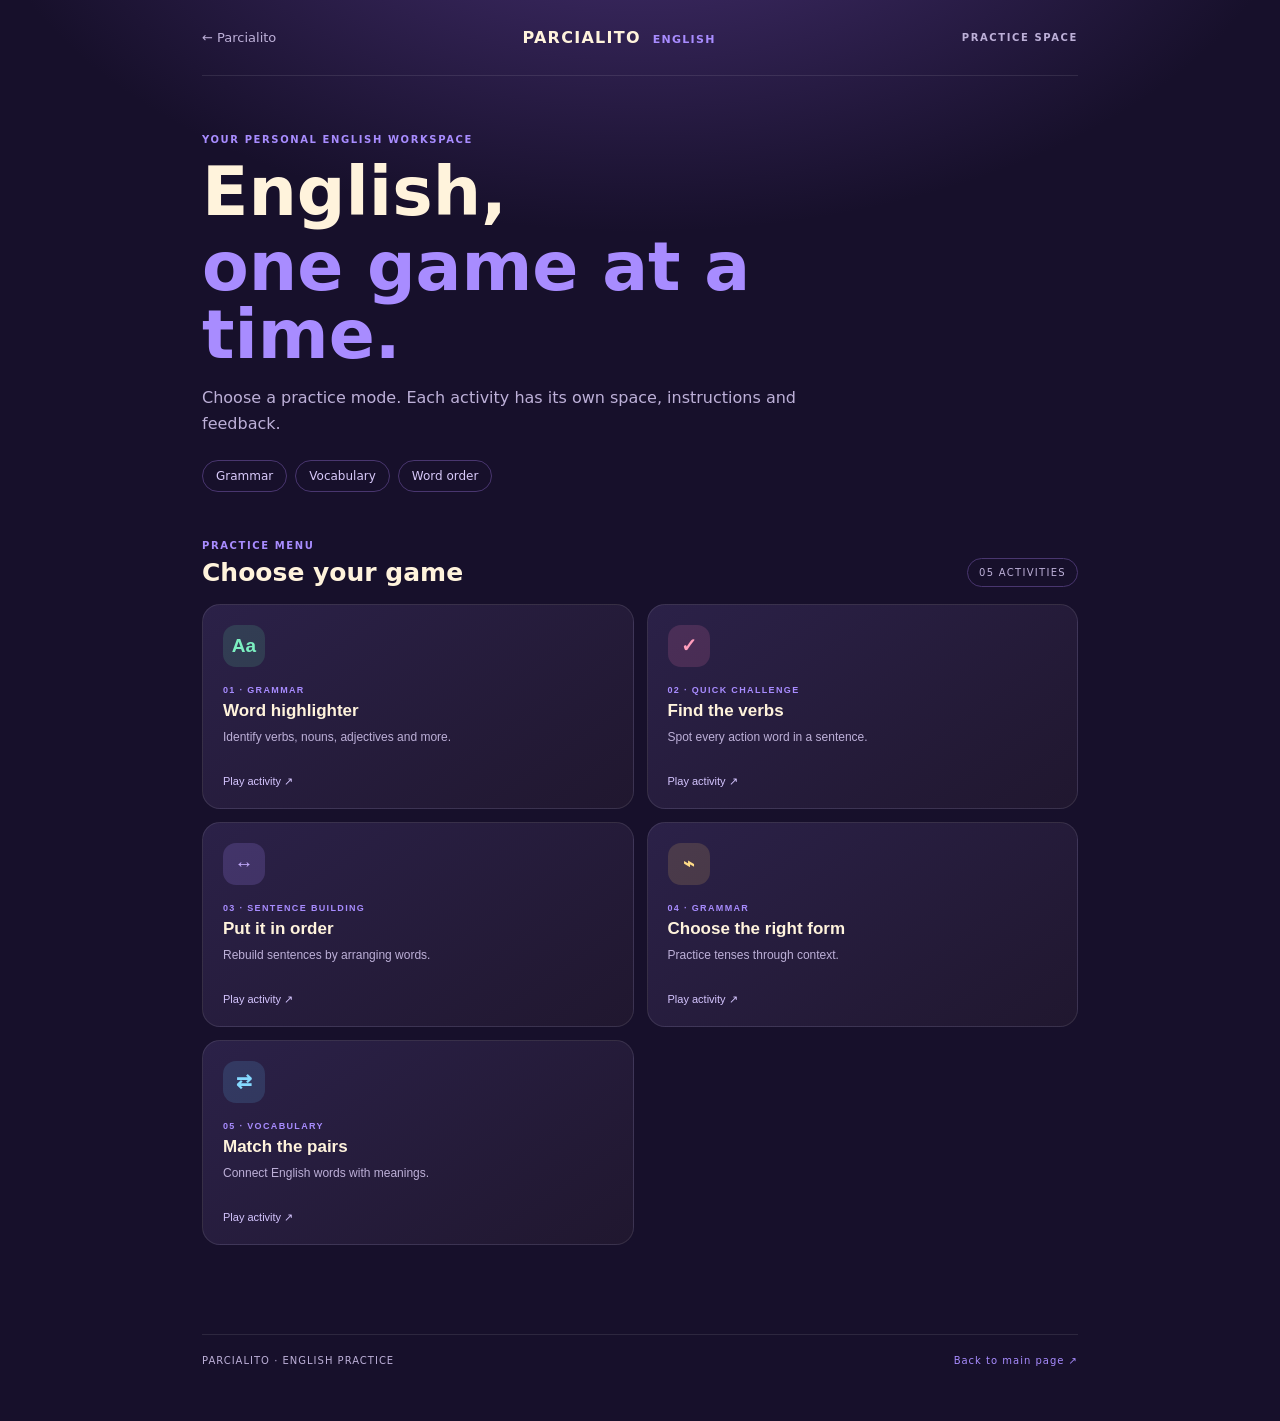
==== commit 3b2fd319: "Add exercise navigation controls" ====
--- a/english/index.html
+++ b/english/index.html
@@ -3,7 +3,7 @@
 <head>
 <meta charset="utf-8"><meta name="viewport" content="width=device-width,initial-scale=1,viewport-fit=cover">
 <meta name="theme-color" content="#17102b"><title>English Practice | Parcialito</title>
-<link rel="stylesheet" href="styles.css?v=3">
+<link rel="stylesheet" href="styles.css?v=4">
 </head>
 <body>
 <div class="shell">
@@ -16,11 +16,11 @@
 <button class="game-card" data-open="view-tenses"><span class="game-icon gold">⌁</span><span class="game-number">04 · GRAMMAR</span><strong>Choose the right form</strong><small>Practice tenses through context.</small><span class="card-link">Play activity ↗</span></button>
 <button class="game-card" data-open="view-match"><span class="game-icon blue">⇄</span><span class="game-number">05 · VOCABULARY</span><strong>Match the pairs</strong><small>Connect English words with meanings.</small><span class="card-link">Play activity ↗</span></button>
 </div></section>
-<section class="view game-view" id="view-highlight"><button class="back-games" data-home>← All games</button><section class="section-head"><div><div class="eyebrow">01 · GRAMMAR LAB</div><h2>Word highlighter</h2><p>Tap a word to classify it. The colors help you see how a sentence works.</p></div><button id="reset" class="quiet">Reset</button></section>
-<section class="panel"><div class="legend"><span><i class="verb"></i> Verb</span><span><i class="noun"></i> Noun / Pronoun</span><span><i class="adj"></i> Adjective</span><span><i class="adv"></i> Adverb</span><span><i class="other"></i> Other</span></div><div class="sentence" id="sentence"></div><div class="classify"><div><small>SELECTED WORD</small><strong id="selected">Choose a word above</strong></div><div class="choices" id="choices"><button data-kind="verb">Verb</button><button data-kind="noun">Noun / Pronoun</button><button data-kind="adj">Adjective</button><button data-kind="adv">Adverb</button><button data-kind="other">Other</button></div></div><div class="feedback" id="feedback" aria-live="polite">Choose a word, then choose its grammatical function.</div></section></section><section class="view game-view" id="view-verbs"><button class="back-games" data-home>← All games</button><section class="section-head"><div><div class="eyebrow">02 · QUICK CHALLENGE</div><h2>Find the verbs</h2><p>Select every verb in the sentence.</p></div><div class="counter" id="score">0 / 0</div></section>
+<section class="view game-view" id="view-highlight"><button class="back-games" data-home>← All games</button><section class="section-head"><div><div class="eyebrow">01 · GRAMMAR LAB</div><h2>Word highlighter</h2><p>Tap a word to classify it. The colors help you see how a sentence works.</p></div><div class="head-actions"><button id="highlight-next" class="quiet">Next sentence ↗</button><button id="reset" class="quiet">Reset</button></div></section>
+<section class="panel"><div class="legend"><span><i class="verb"></i> Verb</span><span><i class="noun"></i> Noun / Pronoun</span><span><i class="adj"></i> Adjective</span><span><i class="adv"></i> Adverb</span><span><i class="other"></i> Other</span></div><div class="sentence" id="sentence"></div><div class="classify"><div><small>SELECTED WORD</small><strong id="selected">Choose a word above</strong></div><div class="choices" id="choices"><button data-kind="verb">Verb</button><button data-kind="noun">Noun / Pronoun</button><button data-kind="adj">Adjective</button><button data-kind="adv">Adverb</button><button data-kind="other">Other</button></div></div><div class="feedback" id="feedback" aria-live="polite">Choose a word, then choose its grammatical function.</div></section></section><section class="view game-view" id="view-verbs"><button class="back-games" data-home>← All games</button><section class="section-head"><div><div class="eyebrow">02 · QUICK CHALLENGE</div><h2>Find the verbs</h2><p>Select every verb in the sentence.</p></div><div class="head-actions"><button id="verbs-next" class="quiet">New sentence ↗</button><div class="counter" id="score">0 / 0</div></div></section>
 <section class="panel challenge"><p class="prompt">“Yesterday, Emma studied English and wrote three sentences.”</p><div id="verb-options" class="word-options"></div><button id="check" class="primary">Check answers</button><div id="quiz-feedback" class="feedback" aria-live="polite"></div></section></section><section class="view game-view" id="view-order"><button class="back-games" data-home>← All games</button><section class="section-head"><div><div class="eyebrow">03 · SENTENCE BUILDER</div><h2>Put it in order</h2><p>Tap the words in the correct order to build a sentence.</p></div><button id="order-reset" class="quiet">New try</button></section>
 <section class="panel game-panel"><div class="game-meta"><span class="game-tag">WORD ORDER</span><span id="order-progress">0 words</span></div><p class="prompt">Build: <strong id="order-meaning">She usually drinks coffee in the morning.</strong></p><div id="order-bank" class="word-options"></div><div class="answer-label">YOUR SENTENCE</div><div id="order-answer" class="answer-tray">Your selected words will appear here…</div><div class="game-actions"><button id="order-undo" class="quiet">Undo</button><button id="order-check" class="primary">Check sentence</button></div><div id="order-feedback" class="feedback" aria-live="polite"></div></section></section><section class="view game-view" id="view-tenses"><button class="back-games" data-home>← All games</button><section class="section-head"><div><div class="eyebrow">04 · COMPLETE THE SENTENCE</div><h2>Choose the right form</h2><p>Use the context to select the correct verb form.</p></div><div class="counter" id="tense-count">1 / 3</div></section>
 <section class="panel game-panel"><span class="game-tag">GRAMMAR CHOICE</span><p class="prompt" id="tense-question">Yesterday, I ___ to the cinema.</p><div id="tense-options" class="word-options"></div><div id="tense-feedback" class="feedback" aria-live="polite">Choose the best answer.</div><button id="tense-next" class="primary" disabled>Next question</button></section></section><section class="view game-view" id="view-match"><button class="back-games" data-home>← All games</button><section class="section-head"><div><div class="eyebrow">05 · VOCABULARY MATCH</div><h2>Match the pairs</h2><p>Connect each English word with its meaning in Spanish.</p></div><button id="match-reset" class="quiet">Shuffle</button></section>
 <section class="panel game-panel"><div class="game-meta"><span class="game-tag">VOCABULARY</span><span id="match-progress">0 / 4 pairs</span></div><div class="match-grid"><div id="match-words" class="match-column"></div><div id="match-meanings" class="match-column"></div></div><div id="match-feedback" class="feedback" aria-live="polite">Select a word and then its translation.</div></section></section>
 <footer>PARCIALITO · ENGLISH PRACTICE <a href="../">Back to main page ↗</a></footer>
-</main></div><script src="app.js?v=3"></script></body></html>+</main></div><script src="app.js?v=4"></script></body></html>
--- a/english/styles.css
+++ b/english/styles.css
@@ -1,2 +1,9 @@
 :root{--bg:#17102b;--panel:#241a40;--line:#49366f;--cream:#fff3dc;--muted:#bdb0d8;--purple:#a88cff;--green:#5ce0a4;--blue:#64caff;--yellow:#ffd166;--pink:#ff82b2;--font:Inter,system-ui,sans-serif}*{box-sizing:border-box}body{margin:0;background:radial-gradient(60rem 35rem at 50% -10rem,#493276,transparent 70%),var(--bg);color:var(--cream);font-family:var(--font);min-height:100vh}.shell{max-width:920px;margin:auto;padding:0 22px}.top{height:76px;display:flex;align-items:center;justify-content:space-between;border-bottom:1px solid #ffffff18;gap:12px}.back{color:var(--muted);text-decoration:none;font-size:13px}.brand{font-weight:900;letter-spacing:.08em}.brand span{color:var(--purple);font-size:11px;margin-left:5px}.level,.eyebrow{font-size:10px;letter-spacing:.16em;color:var(--purple);font-weight:800}.level{color:var(--muted)}main{padding-bottom:35px}.hero{padding:64px 0 42px}.hero h1{font-size:clamp(42px,8vw,68px);line-height:1;margin:13px 0}.hero h1 em{color:var(--purple);font-style:normal}.hero p,.section-head p{color:var(--muted);line-height:1.65;max-width:610px}.hero-tags{display:flex;gap:8px;flex-wrap:wrap;margin-top:22px}.hero-tags span,.counter{border:1px solid var(--line);border-radius:99px;padding:8px 13px;color:#d8c9fa;font-size:12px}.section-head{display:flex;justify-content:space-between;align-items:end;gap:15px;margin:24px 0 14px}.section-head h2,.coming h2{font-size:25px;margin:7px 0}.section-head p{margin:0;font-size:13px}.quiet{background:none;border:1px solid var(--line);color:var(--muted);padding:9px 13px;border-radius:10px}.panel{background:linear-gradient(145deg,#2a2048,#211834);border:1px solid var(--line);border-radius:20px;padding:22px;box-shadow:0 18px 55px #09051155}.legend{display:flex;gap:13px;flex-wrap:wrap;color:var(--muted);font-size:11px;margin-bottom:24px}.legend span{display:flex;align-items:center;gap:6px}.legend i{width:9px;height:9px;border-radius:3px}.verb{background:var(--green)}.noun{background:var(--purple)}.adj{background:var(--yellow)}.adv{background:var(--blue)}.other{background:#9b91a9}.sentence{font-size:clamp(19px,3vw,26px);line-height:2.1;display:flex;gap:7px;flex-wrap:wrap}.word{border:0;border-bottom:2px solid transparent;background:#ffffff0a;color:var(--cream);font:inherit;padding:1px 5px;border-radius:7px;cursor:pointer}.word.selected{outline:2px solid white}.word[data-kind=verb]{background:#5ce0a42b;border-color:var(--green)}.word[data-kind=noun]{background:#a88cff30;border-color:var(--purple)}.word[data-kind=adj]{background:#ffd1662b;border-color:var(--yellow)}.word[data-kind=adv]{background:#64caff2b;border-color:var(--blue)}.word[data-kind=other]{background:#aaa2b51c;border-color:#aaa2b5}.classify{display:flex;justify-content:space-between;align-items:center;gap:15px;border-top:1px solid #ffffff18;margin-top:23px;padding-top:18px}.classify small{display:block;color:var(--muted);font-size:9px;letter-spacing:.13em;margin-bottom:5px}.classify strong{font-size:14px}.choices{display:flex;gap:6px;flex-wrap:wrap;justify-content:end}.choices button,.word-options button{border:1px solid var(--line);background:#ffffff08;color:var(--cream);padding:9px 11px;border-radius:9px;font-size:11px;cursor:pointer}.choices button:hover,.word-options button:hover{border-color:var(--purple)}.feedback{min-height:22px;color:var(--muted);font-size:12px;margin-top:15px}.challenge .prompt{font-size:20px;line-height:1.6}.word-options{display:flex;gap:8px;flex-wrap:wrap;margin:18px 0}.word-options button.active{background:#a88cff35;border-color:var(--purple)}.word-options button.correct{background:#5ce0a42b;border-color:var(--green)}.word-options button.wrong{background:#ff82b22b;border-color:var(--pink)}.primary{background:var(--purple);color:#1b1230;border:0;border-radius:11px;padding:12px 18px;font-weight:800;cursor:pointer}.coming{margin-top:52px}.tiles{display:grid;grid-template-columns:repeat(2,1fr);gap:10px;margin-top:16px}.tiles article{background:#ffffff08;border:1px solid #ffffff18;border-radius:14px;padding:17px;display:grid;gap:9px}.tiles b{color:#e7dcff}.tiles span{font-size:12px;color:var(--muted);line-height:1.5}footer{border-top:1px solid #ffffff18;margin-top:45px;padding:20px 0;color:var(--muted);font-size:10px;letter-spacing:.1em;display:flex;justify-content:space-between;gap:12px}footer a{color:var(--purple);text-decoration:none}@media(max-width:600px){.shell{padding:0 15px}.top{height:64px}.level{display:none}.hero{padding:48px 0 28px}.panel{padding:16px}.classify{align-items:flex-start;flex-direction:column}.choices{justify-content:start}.tiles{grid-template-columns:1fr}.section-head h2{font-size:22px}}@media(prefers-reduced-motion:reduce){*{scroll-behavior:auto!important;transition:none!important}}
 .game-panel{margin-bottom:28px}.game-meta{display:flex;justify-content:space-between;align-items:center;color:var(--muted);font-size:11px;margin-bottom:12px}.game-tag{display:inline-flex;border:1px solid var(--line);border-radius:99px;padding:6px 9px;color:#d9cafa;font-size:9px;letter-spacing:.12em;font-weight:800}.answer-label{font-size:9px;letter-spacing:.14em;color:var(--muted);margin:22px 0 8px}.answer-tray{min-height:54px;border:1px dashed #8069ad;background:#ffffff08;border-radius:12px;padding:14px;color:#eee5ff;line-height:1.6}.game-actions{display:flex;justify-content:space-between;align-items:center;gap:10px;margin-top:14px}.word-options button:disabled,.match-column button:disabled{opacity:.38;cursor:default}.primary:disabled{opacity:.45;cursor:default}.match-grid{display:grid;grid-template-columns:1fr 1fr;gap:12px;margin-top:18px}.match-column{display:grid;gap:9px}.match-column button{border:1px solid var(--line);background:#ffffff08;color:var(--cream);padding:13px 10px;border-radius:10px;text-align:left;cursor:pointer}.match-column button.active{border-color:var(--purple);background:#a88cff35}.match-column button:disabled{border-color:var(--green);background:#5ce0a42b;color:var(--green)}@media(max-width:600px){.match-grid{gap:8px}.match-column button{font-size:12px;padding:12px 8px}.game-actions{align-items:stretch}.game-actions button{flex:1}}
+
+/* English Practice redesign: a game hub with focused, separate activity views. */
+.view{display:none}.view.active{display:block;animation:viewIn .28s ease both}@keyframes viewIn{from{opacity:0;transform:translateY(8px)}to{opacity:1;transform:translateY(0)}}
+.hero{padding:58px 0 44px}.hero h1{max-width:760px}.hero h1 em{display:block;margin-top:7px}.home-heading{display:flex;justify-content:space-between;align-items:end;margin:48px 0 17px}.home-heading h2{font-size:25px;margin:7px 0 0}.menu-count{font-size:10px;color:var(--muted);letter-spacing:.13em;border:1px solid var(--line);border-radius:99px;padding:8px 11px}
+.game-menu{display:grid;grid-template-columns:repeat(2,minmax(0,1fr));gap:13px}.game-card{position:relative;text-align:left;display:flex;flex-direction:column;align-items:flex-start;min-height:205px;padding:20px;border:1px solid #ffffff19;border-radius:18px;background:linear-gradient(145deg,#2b2148,#20172f);color:var(--cream);cursor:pointer;transition:transform .2s,border-color .2s,background .2s}.game-card:hover{transform:translateY(-3px);border-color:#a88cff99;background:linear-gradient(145deg,#352653,#251a39)}.game-icon{display:grid;place-items:center;width:42px;height:42px;border-radius:13px;font-size:19px;font-weight:800;margin-bottom:18px}.game-icon.mint{color:#7cf0c1;background:#5ce0a426}.game-icon.coral{color:#ff9ebc;background:#ff82b226}.game-icon.lilac{color:#c5adff;background:#a88cff30}.game-icon.gold{color:#ffdc87;background:#ffd16626}.game-icon.blue{color:#85d9ff;background:#64caff26}.game-number{font-size:9px;letter-spacing:.15em;color:var(--purple);font-weight:800}.game-card strong{font-size:17px;margin-top:6px}.game-card small{font-size:12px;line-height:1.5;color:var(--muted);margin-top:7px}.card-link{font-size:11px;color:#d5c5ff;margin-top:auto;padding-top:17px}.back-games{background:#ffffff08;border:1px solid var(--line);color:#d8c9fa;border-radius:10px;padding:10px 13px;font-size:12px;cursor:pointer;margin:25px 0 8px}.game-view .section-head{margin-top:14px}.game-view .panel{margin-bottom:30px}.game-view .section-head h2{font-size:clamp(27px,4vw,36px)}.game-view .section-head p{max-width:600px}
+@media(max-width:600px){.shell{padding:0 15px}.hero{padding:42px 0 25px}.home-heading{margin-top:35px}.game-menu{grid-template-columns:1fr;gap:10px}.game-card{min-height:174px;padding:17px}.game-icon{margin-bottom:12px}.menu-count{font-size:9px}.back-games{margin-top:18px}}
+@media(prefers-reduced-motion:reduce){.view.active{animation:none}.game-card{transition:none}}
